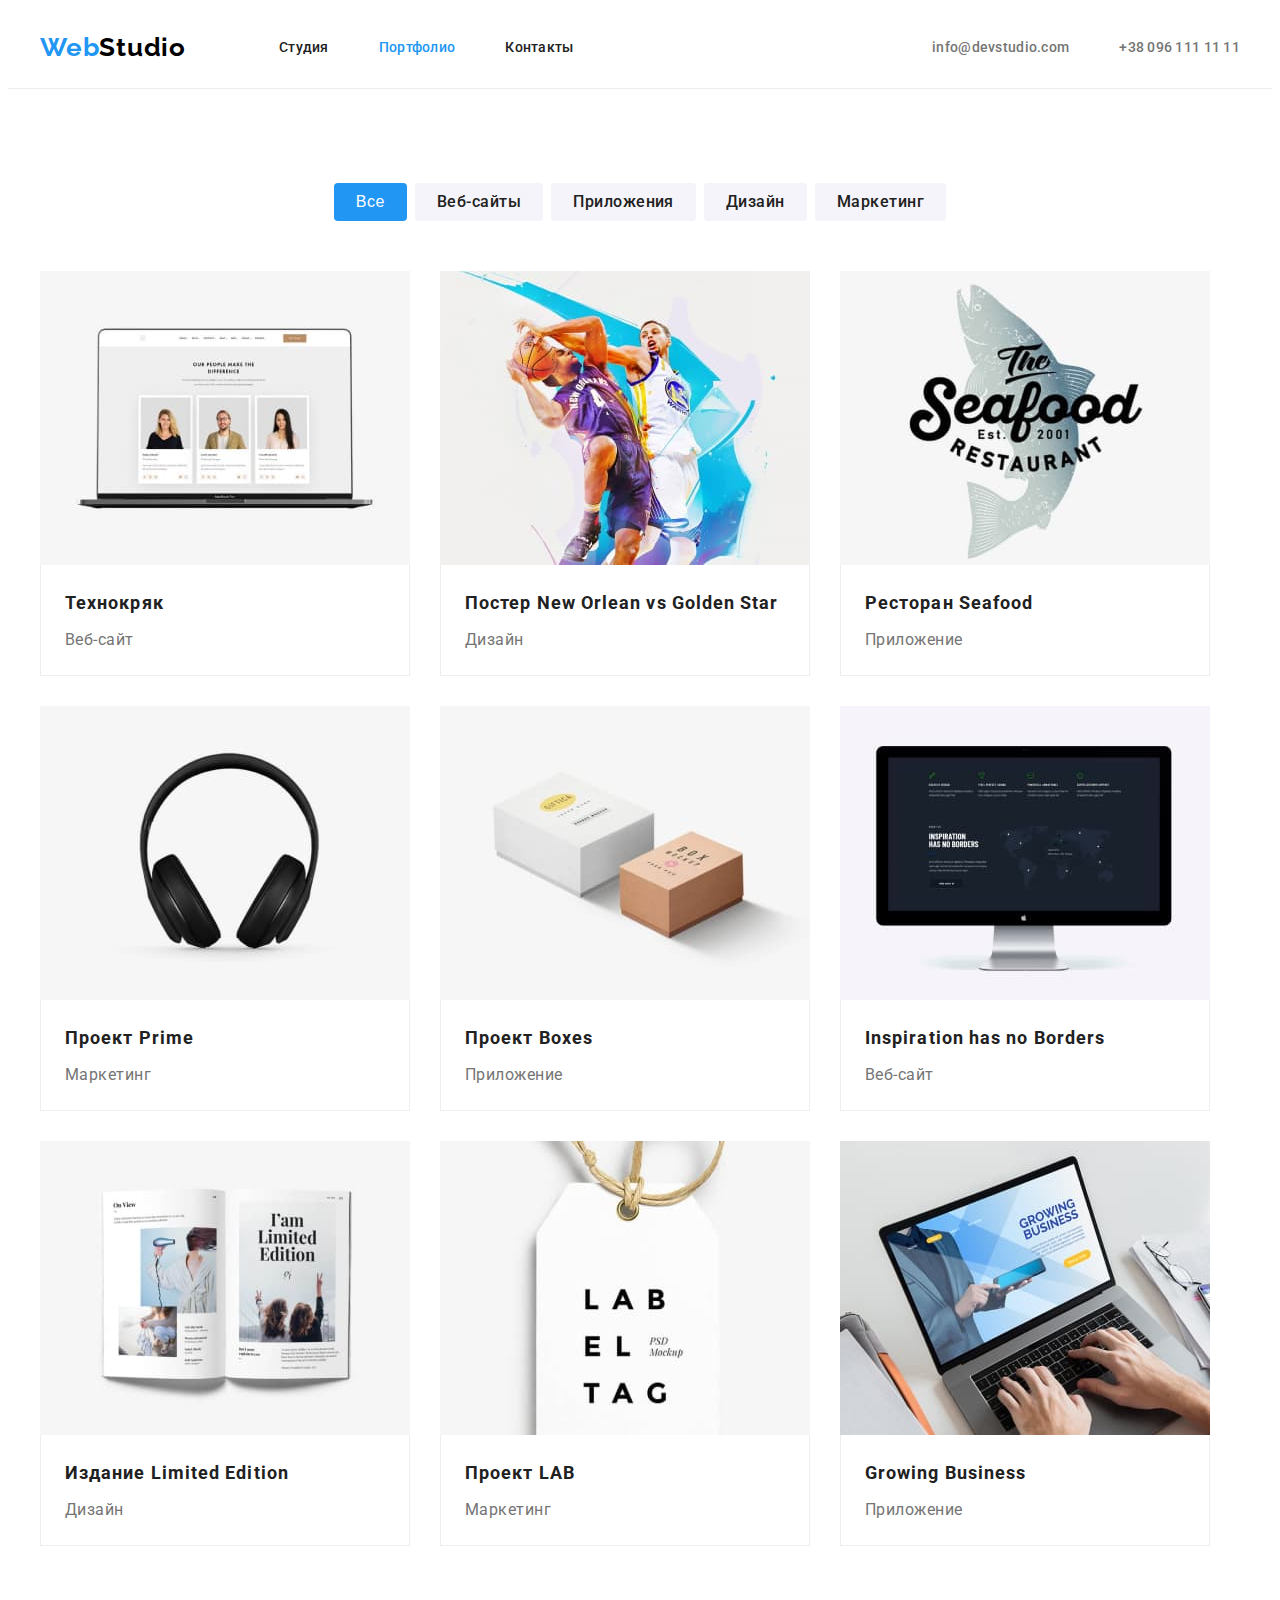
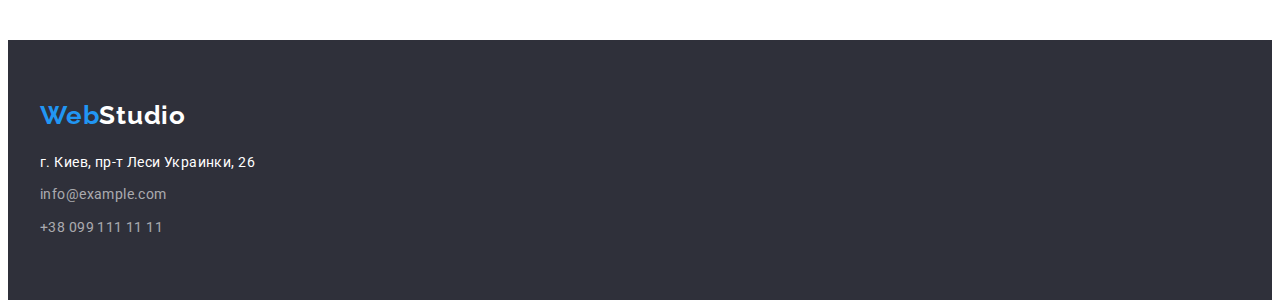
==== portfolio.html @ 68ea5a05 "ДЗ-4-начало" ====
<!DOCTYPE html>
<html lang="ru">

<head>
    <meta charset="UTF-8">
    <meta http-equiv="X-UA-Compatible" content="IE=edge">
    <meta name="viewport" content="width=device-width, initial-scale=1.0">
    <title>Студия</title>
    <link href="https://fonts.googleapis.com/css2?family=Raleway:wght@700&family=Roboto:wght@400;500;700;900&display=swap"
            rel="stylesheet">
    <link rel="stylesheet" href="https://cdnjs.cloudflare.com/ajax/libs/modern-normalize/1.1.0/modern-normalize.min.css"
        integrity="sha512-wpPYUAdjBVSE4KJnH1VR1HeZfpl1ub8YT/NKx4PuQ5NmX2tKuGu6U/JRp5y+Y8XG2tV+wKQpNHVUX03MfMFn9Q=="
        crossorigin="anonymous" referrerpolicy="no-referrer"/>
    <link rel="stylesheet" href="./css/styles.css">
</head>

<body>
    <header class="header">
        <div class="container">
            <div class="header-section">
                <nav class="main-nav">
                    <a href="/" class="logo"><span class="accent-color">Web</span>Studio</a>
                    <ul class="site-nav list">
                        <li class="site-nav-item"><a class="site-nav-link" href="./index.html">Студия</a></li>
                        <li class="site-nav-item"><a class="site-nav-link current" href="/">Портфолио</a></li>
                        <li class="site-nav-item"><a class="site-nav-link" href="/">Контакты</a></li>
                    </ul>
                </nav>
                <ul class="address-nav list">
                    <li class="address-nav-item"><a class="address-nav-link"
                            href="mailto:info@devstudio.com/">info@devstudio.com</a>
                    </li>
                    <li class="address-nav-item"><a class="address-nav-link" href="tel:+380961111111">+38 096 111 11 11</a></li>
                </ul>
            </div>
        </div>
    </header>

    <main>
        <section class="section">
            <div class="container">
                <h1 class="section-title visually-hidden">Наши проекты</h1>
                <ul class="filter-button-list list">
                    <li class="filter-button-item"><button type="button" class="filter-button">Все</button></li>
                    <li class="filter-button-item"><button type="button" class="filter-button-off">Веб-сайты</button></li>
                    <li class="filter-button-item"><button type="button" class="filter-button-off">Приложения</button></li>
                    <li class="filter-button-item"><button type="button" class="filter-button-off">Дизайн</button></li>
                    <li class="filter-button-item"><button type="button" class="filter-button-off">Маркетинг</button></li>
                </ul>
                <ul class="project-list list">
                    <li class="project-item">
                        <img class="project-image" src="./images/tehnokryak-1.jpg" alt="Открытый ноутбук с загруженным сайтом" width="370">
                        <div class="project-info">
                            <h2 class="project-name">Технокряк</h2>
                            <p class="project-about">Веб-сайт</p>
                        </div>
                    </li>
                    <li class="project-item">
                        <img class="project-image" src="./images/new-orlean-1.jpg" alt="Постер баскетбольных команд Нью Орлеан и Голден стар" width="370">
                        <div class="project-info">
                            <h2 class="project-name">Постер New Orlean vs Golden Star</h2>
                            <p class="project-about">Дизайн</p>
                        </div>
                    </li>
                    <li class="project-item">
                        <img class="project-image" src="./images/seafood-1.jpg" alt="Логотип ресторана Си фуд" width="370">
                        <div class="project-info">
                            <h2 class="project-name">Ресторан Seafood</h2>
                            <p class="project-about">Приложение</p>
                        </div>
                    </li>
                    <li class="project-item">
                        <img class="project-image" src="./images/prime-1.jpg" alt="Наушники" width="370">
                        <div class="project-info">
                            <h2 class="project-name">Проект Prime</h2>
                            <p class="project-about">Маркетинг</p>
                        </div>
                    </li>
                    <li class="project-item">
                        <img class="project-image" src="./images/boxes-1.jpg" alt="Две коробки, расположенные рядом" width="370">
                        <div class="project-info">
                            <h2 class="project-name">Проект Boxes</h2>
                            <p class="project-about">Приложение</p>
                        </div>
                    </li>
                    <li class="project-item">
                        <img class="project-image" src="./images/inspiration-1.jpg" alt="Монитор компьютера" width="370">
                        <div class="project-info">
                            <h2 class="project-name">Inspiration has no Borders</h2>
                            <p class="project-about">Веб-сайт</p>
                        </div>
                    </li>
                    <li class="project-item">
                        <img class="project-image" src="./images/limited-edition-1.jpg" alt="Раскрытая книга" width="370">
                        <div class="project-info">
                            <h2 class="project-name">Издание Limited Edition</h2>
                            <p class="project-about">Дизайн</p>
                        </div>
                    </li>
                    <li class="project-item">
                        <img class="project-image" src="./images/lab-1.jpg" alt="Бирка с надписью" width="370">
                        <div class="project-info">
                            <h2 class="project-name">Проект LAB</h2>
                            <p class="project-about">Маркетинг</p>
                        </div>
                    </li>
                    <li class="project-item">
                        <img class="project-image" src="./images/growing-business-1.jpg" alt="Открытый ноутбук, мужчина работает на ноутбуке" width="370">
                        <div class="project-info">
                            <h2 class="project-name">Growing Business</h2>
                            <p class="project-about">Приложение</p>
                        </div>
                    </li>
                </ul>
            </div>
        </section>
    </main>

    <footer class="section footer-section">
        <div class="container">
            <a class="footer-logo" href="/"><span class="accent-color">Web</span>Studio</a>
            <address>
                <ul class="footer">
                    <li class="footer-item"><a class="footer-address"
                            href="https://www.google.com/search?q=%D0%B3.+%D0%9A%D0%B8%D0%B5%D0%B2%2C+%D0%BF%D1%80-%D1%82+%D0%9B%D0%B5%D1%81%D0%B8+%D0%A3%D0%BA%D1%80%D0%B0%D0%B8%D0%BD%D0%BA%D0%B8%2C+26&rlz=1C1IXYC_ruUA980UA980&oq=%D0%B3.+%D0%9A%D0%B8%D0%B5%D0%B2%2C+%D0%BF%D1%80-%D1%82+%D0%9B%D0%B5%D1%81%D0%B8+%D0%A3%D0%BA%D1%80%D0%B0%D0%B8%D0%BD%D0%BA%D0%B8%2C+26&aqs=chrome..69i57j0i512.1226j0j7&sourceid=chrome&ie=UTF-8#">г.
                            Киев, пр-т Леси Украинки, 26</a></li>
                    <li class="footer-item"><a class="footer-mail" href="mailto:info@example.com">info@example.com</a></li>
                    <li class="footer-item"><a class="footer-tel" href="tel:+380991111111">+38 099 111 11 11</a></li>
                </ul>
            </address>
        </div>
    </footer>

</body>

</html>
---- css/styles.css ----
/* цвет основного текста для абзацев #757575 */
/* цвет для заголовков #212121 */
/* белый #FFFFFF */
/* черный в лого #000000 */
/* цвет акцента голубой #2196F3 */
/* ссылки в футере #FFFFFF с прозрачностью 60% */

/* цвет фона Герой #2F303A */
/* цвет фона Наша команда #F5F4FA */
/* цвет фона футера #2F303A */

:root {
  --primary-text-color: #757575;
  --title-text-color: #212121;
  --primary-white-color: #ffffff;
  --accent-color: #2196f3;
  --hero-background-color: #2f303a;
  --grey-background-color: #f5f4fa;
  --border: 1px solid #eeeeee;
}

body {
  background-color: var(--primary-white-color);
  color: var(--primary-text-color);
  font-family: Roboto, sans-serif;
}

a {
  text-decoration: none;
}

ul {
  padding: 0;
  margin: 0;
  list-style: none;
}

h1,
h2,
h3,
h4,
h5,
h6,
p {
  margin: 0;
}

.container {
  width: 1200px;
  margin-left: auto;
  margin-right: auto;
  padding-left: 15px;
  padding-right: 15px;
}

.section {
  padding-top: 94px;
  padding-bottom: 94px;
}

nav {
  display: flex;
  align-items: center;
}

.section-title {
  color: var(--title-text-color);
  font-weight: 700;
  font-size: 36px;
  line-height: 1.17;
  text-align: center;
  letter-spacing: 0.03em;
}

/* Логотип */
.logo {
  padding-top: 24px;
  padding-bottom: 25px;
  margin-right: 93px;
  font-family: Raleway, sans-serif;
  font-weight: 700;
  font-size: 26px;
  line-height: 1.19;
  letter-spacing: 0.03em;
  color: #000000;
  text-decoration: none;
}
.accent-color {
  color: var(--accent-color);
}

/* Навигация по сайту, Контактные данные */

.header-section,
.main-nav,
.site-nav {
  display: flex;
  align-items: center;
}

.site-nav .site-nav-item + .site-nav-item {
  margin-left: 50px;
}

.address-nav .address-nav-item + .address-nav-item {
  margin-left: 50px;
}

.address-nav-link {
  display: flex;
  align-items: center;
  flex-direction: row-reverse;
}

.icon {
  margin-right: 10px;
}

.site-nav-link {
  display: block;

  color: var(--title-text-color);
}

.current {
  color: var(--accent-color);
  font-weight: 500;
  font-size: 14px;
  line-height: 16px;
  letter-spacing: 0.02em;
}

.address-nav {
  display: flex;
  margin-left: auto;
}

.address-nav-link {
  color: var(--primary-text-color);
}

.site-nav-link,
.address-nav-link {
  padding-top: 32px;
  padding-bottom: 32px;

  font-weight: 500;
  font-size: 14px;
  line-height: 1.14;
  letter-spacing: 0.02em;
}

.site-nav-link:hover,
.site-nav-link:focus,
.address-nav-link:hover,
.address-nav-link:focus,
.footer-address:hover,
.footer-address:focus,
.footer-mail:hover,
.footer-mail:focus,
.footer-tel:hover,
.footer-tel:focus {
  color: var(--accent-color);
}

.address-nav-link:hover .icon,
.address-nav-link:focus .icon {
  fill: var(--accent-color);
}

.header {
  border-bottom: 1px solid #ececec;
}

/* Герой */

.hero {
  padding: 200px 0;
  max-width: 1600px;
  margin-left: auto;
  margin-right: auto;
  align-items: center;
  text-align: center;
  background-color: var(--hero-background-color);
}

.overlay {
  height: 600px;
  max-width: 1600px;
  margin-left: auto;
  margin-right: auto;
  background-size: cover;
  background-repeat: no-repeat;
  background-position: center;
  background-image: linear-gradient(to bottom, rgba(47, 48, 58, 0.5), rgba(47, 48, 58, 0.3)),
    url(../images/hero-1.jpg);
  background-color: #c4c4c4;
}

.hero-title {
  margin-bottom: 30px;
  color: var(--primary-white-color);
  text-align: center;
  font-weight: 900;
  font-size: 44px;
  line-height: 1.36;
  letter-spacing: 0.06em;
  text-transform: uppercase;
}
.hero-button {
  width: 200px;
  color: var(--primary-white-color);
  background: var(--accent-color);
  font-family: inherit;
  font-weight: 700;
  font-size: 16px;
  line-height: 1.87;
  align-items: center;
  text-align: center;
  letter-spacing: 0.06em;
  cursor: pointer;
  border-radius: 4px;
  box-shadow: 0px 4px 4px rgba(0, 0, 0, 0.15);
}

/* Наши преимущества */
.visually-hidden {
  position: absolute;
  width: 1px;
  height: 1px;
  margin: -1px;
  padding: 0;
  overflow: hidden;
  border: 0;
  clip: rect(0 0 0 0);
}

.advantages-title {
  margin-bottom: 10px;
  color: var(--title-text-color);
  font-weight: 700;
  font-size: 14px;
  line-height: 1.14;
  letter-spacing: 0.03em;
  text-transform: uppercase;
}

.advantages {
  display: flex;
  font-size: 14px;
  line-height: 1.71;
  letter-spacing: 0.03em;
}

.advantages-item,
.advantages-bg-icon {
  width: 270px;
}

.advantages-bg-icon {
  background-color: var(--grey-background-color);
  border-radius: 4px;
  margin-bottom: 30px;
}

.advantages-icon {
  display: flex;
  justify-content: center;
}

.advantages-description {
  color: var(--primary-text-color);
  font-size: 14px;
  line-height: 1.71;
  letter-spacing: 0.03em;
}

.advantages .advantages-item + .advantages-item {
  margin-left: 30px;
}

/* Чем мы занимаемся */
.we-do-section {
  padding-top: 0%;
}

.we-do-section-title {
  margin-bottom: 50px;
}

.we-do-list {
  display: flex;
}

.we-do-list .we-do-item + .we-do-item {
  margin-left: 30px;
}

.img {
  display: block;
  max-width: 100%;
  height: auto;
}

/* Наша команда */
.team-section {
  background: var(--grey-background-color);
}

.team-section-title {
  margin-bottom: 50px;
}

.team-list {
  display: flex;
  width: calc(100% - 90px) / 4;
}

.team-list .team-card + .team-card {
  margin-left: 30px;
}

.team-card {
  box-shadow: 0px 1px 3px rgba(0, 0, 0, 0.12), 0px 1px 1px rgba(0, 0, 0, 0.14),
    0px 2px 1px rgba(0, 0, 0, 0.2);
  border-radius: 0px 0px 4px 4px;
}

.team-about {
  padding-top: 30px;
  padding-bottom: 30px;
  text-align: center;
}

.team-list-title {
  color: var(--title-text-color);
  font-weight: 500;
}

.team-role {
  margin-top: 10px;
}

.team-list-title,
.team-role {
  font-size: 16px;
  line-height: 1.19;
  letter-spacing: 0.03em;
}

.team-image {
  display: block;
}

/* Footer */
.footer-section {
  background: #2f303a;
  padding-top: 60px;
  padding-bottom: 60px;
}

.footer-logo {
  color: var(--primary-white-color);

  font-family: Raleway;
  font-weight: 700;
  font-size: 26px;
  line-height: 1.19;
  letter-spacing: 0.03em;
}

.footer {
  margin-top: 20px;
}

.footer-item:not(:last-child) {
  margin-bottom: 9px;
}

.footer-address {
  color: var(--primary-white-color);
}

.footer-mail,
.footer-tel {
  color: rgba(255, 255, 255, 0.6);
}

.footer-address,
.footer-mail,
.footer-tel {
  font-size: 14px;
  line-height: 1.71;
  letter-spacing: 0.03em;
  font-style: normal;
}

/* ПОРТФОЛИО */

/* Buttons */

.filter-button-list {
  display: flex;
  justify-content: center;
  margin-bottom: 50px;
}
.filter-button-item {
  border-radius: 4px;
  background: var(--grey-background-color);
}

.filter-button-list .filter-button-item + .filter-button-item {
  margin-left: 8px;
}
.filter-button {
  padding: 6px 22px;
  border: transparent;
  border-radius: 4px;
  background: var(--grey-background-color);
  color: var(--primary-white-color);
  background: var(--accent-color);
}

.filter-button-off {
  padding: 6px 22px;
  border: transparent;
  border-radius: 4px;
  background: var(--grey-background-color);
  color: var(--title-text-color);
  font-family: inherit;
}

.filter-button,
.filter-button-off {
  font-weight: 500;
  font-size: 16px;
  line-height: 1.62;
  text-align: center;
  letter-spacing: 0.03em;
  cursor: pointer;
}

/* Список проектов */

.project {
  padding-top: 94px;
  padding-bottom: 94px;
}

.project-list {
  display: flex;
  flex-wrap: wrap;
}

.project-item {
  box-sizing: border-box;
  width: 370px;
  background: var(--primary-white-color);
}
.project-list > .project-item {
  margin-right: 30px;
  margin-bottom: 30px;
  flex-basis: calc(100% / 3 - 60px);
}

.project-item:nth-child(3n) {
  margin-right: 0px;
}

.project-item:nth-last-child(-n + 3) {
  margin-bottom: 0px;
}

.project-info {
  padding: 20px 24px;
  border-right: var(--border);
  border-bottom: var(--border);
  border-left: var(--border);
}

.project-name {
  margin-bottom: 4px;
  color: var(--title-text-color);
  font-weight: 700;
  font-size: 18px;
  line-height: 2;
  letter-spacing: 0.06em;
}

.project-about {
  color: var(--primary-text-color);
  font-size: 16px;
  line-height: 1.87;
  letter-spacing: 0.03em;
}

.project-image {
  box-sizing: border-box;
  display: block;
}

/* Buttons - состояния */
.hero-button:hover,
.hero-button:focus {
  color: var(--primary-white-color);
  background: #0385f0;
}

.filter-button-off:hover,
.filter-button-off:focus {
  color: var(--primary-white-color);
  background: var(--accent-color);
}
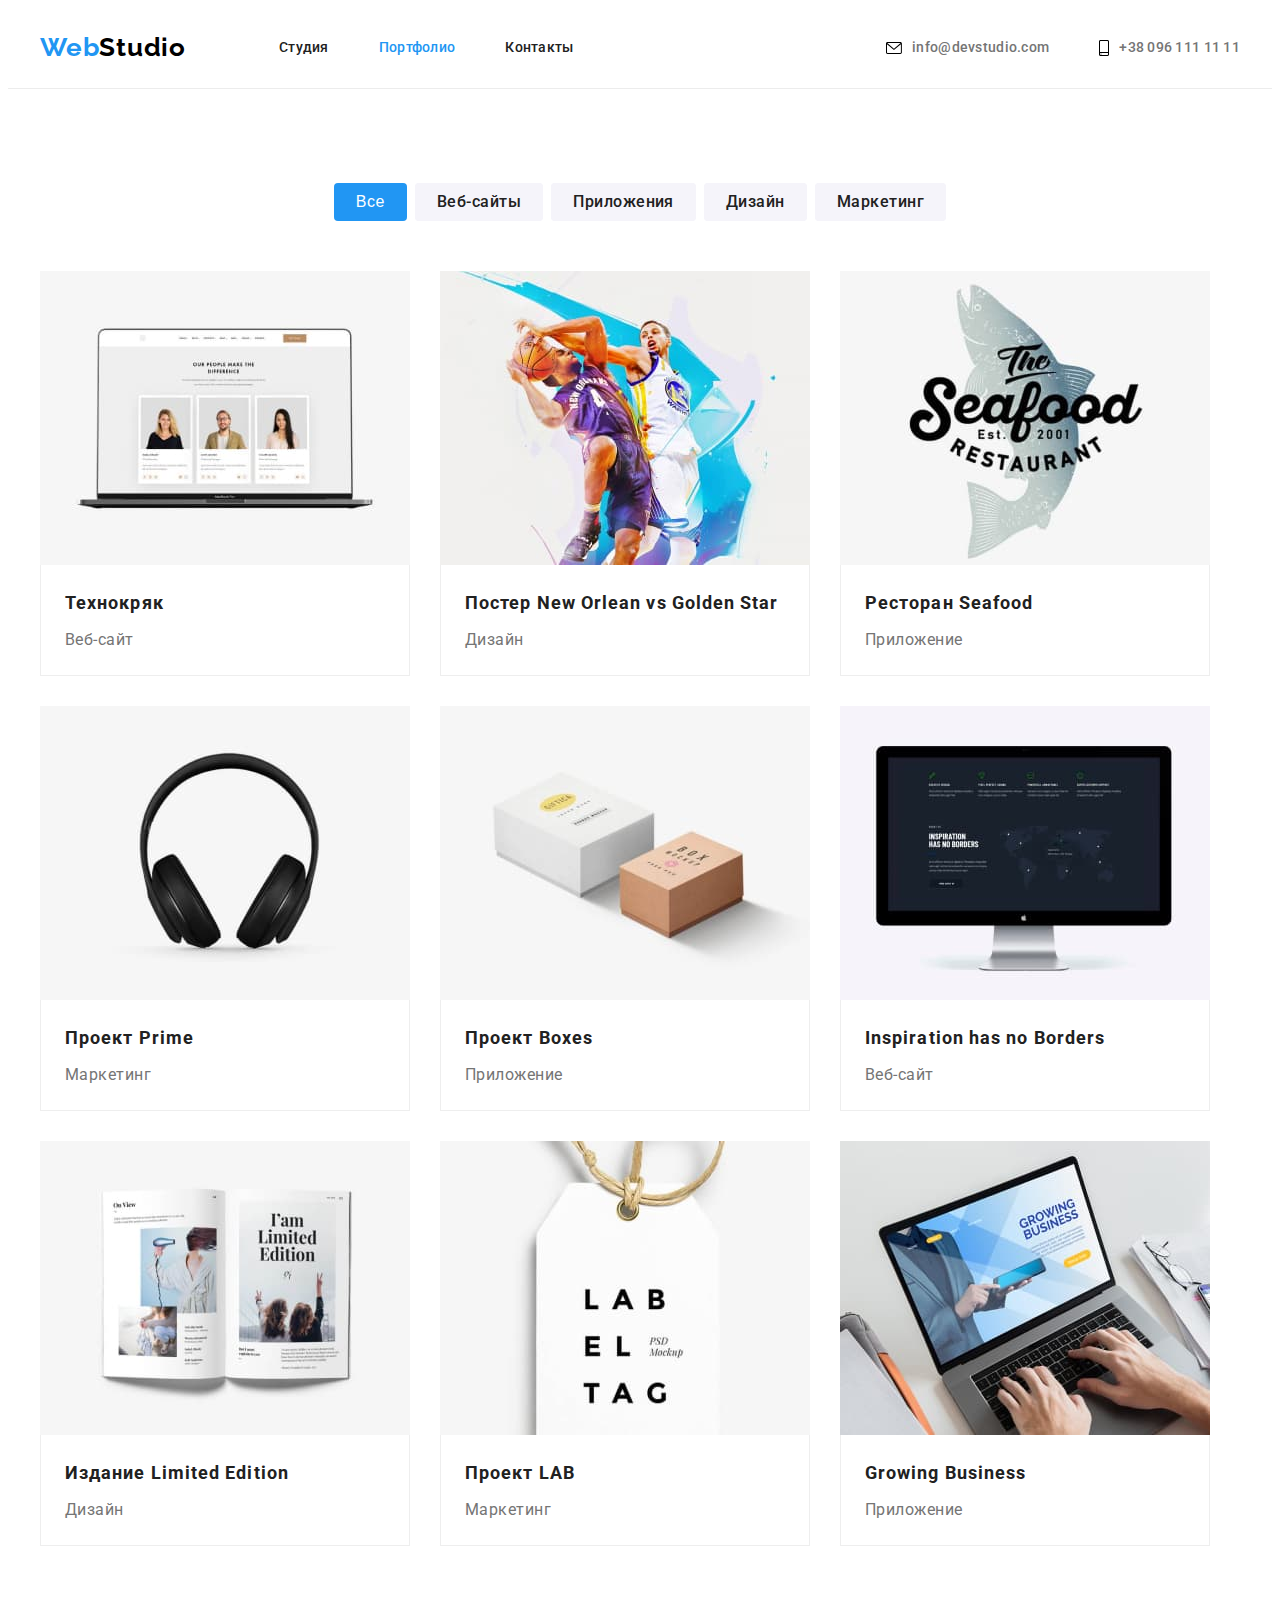
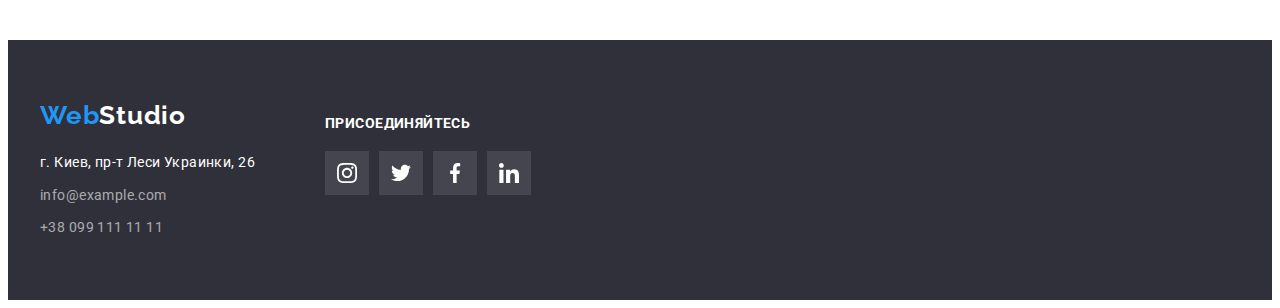
==== commit 79728a41: "ДЗ-4" ====
--- a/portfolio.html
+++ b/portfolio.html
@@ -20,17 +20,27 @@
             <div class="header-section">
                 <nav class="main-nav">
                     <a href="/" class="logo"><span class="accent-color">Web</span>Studio</a>
-                    <ul class="site-nav list">
+                    <ul class="site-nav">
                         <li class="site-nav-item"><a class="site-nav-link" href="./index.html">Студия</a></li>
                         <li class="site-nav-item"><a class="site-nav-link current" href="/">Портфолио</a></li>
                         <li class="site-nav-item"><a class="site-nav-link" href="/">Контакты</a></li>
                     </ul>
                 </nav>
-                <ul class="address-nav list">
-                    <li class="address-nav-item"><a class="address-nav-link"
-                            href="mailto:info@devstudio.com/">info@devstudio.com</a>
+                <ul class="address-nav">
+                    <li class="address-nav-item">
+                        <a class="address-nav-link" href="mailto:info@devstudio.com/">info@devstudio.com
+                            <svg class="icon" width=16 height=12>
+                                <use href="./images/icons.svg#icon-e-mail-1"></use>
+                            </svg>
+                        </a>
                     </li>
-                    <li class="address-nav-item"><a class="address-nav-link" href="tel:+380961111111">+38 096 111 11 11</a></li>
+                    <li class="address-nav-item">
+                        <a class="address-nav-link" href="tel:+380961111111">+38 096 111 11 11
+                            <svg class="icon" width=10 height=16>
+                                <use href="./images/icons.svg#icon-smartphone-1"></use>
+                            </svg>
+                        </a>
+                    </li>
                 </ul>
             </div>
         </div>
@@ -117,20 +127,47 @@
     </main>
 
     <footer class="section footer-section">
-        <div class="container">
-            <a class="footer-logo" href="/"><span class="accent-color">Web</span>Studio</a>
-            <address>
-                <ul class="footer">
-                    <li class="footer-item"><a class="footer-address"
-                            href="https://www.google.com/search?q=%D0%B3.+%D0%9A%D0%B8%D0%B5%D0%B2%2C+%D0%BF%D1%80-%D1%82+%D0%9B%D0%B5%D1%81%D0%B8+%D0%A3%D0%BA%D1%80%D0%B0%D0%B8%D0%BD%D0%BA%D0%B8%2C+26&rlz=1C1IXYC_ruUA980UA980&oq=%D0%B3.+%D0%9A%D0%B8%D0%B5%D0%B2%2C+%D0%BF%D1%80-%D1%82+%D0%9B%D0%B5%D1%81%D0%B8+%D0%A3%D0%BA%D1%80%D0%B0%D0%B8%D0%BD%D0%BA%D0%B8%2C+26&aqs=chrome..69i57j0i512.1226j0j7&sourceid=chrome&ie=UTF-8#">г.
-                            Киев, пр-т Леси Украинки, 26</a></li>
-                    <li class="footer-item"><a class="footer-mail" href="mailto:info@example.com">info@example.com</a></li>
-                    <li class="footer-item"><a class="footer-tel" href="tel:+380991111111">+38 099 111 11 11</a></li>
+        <div class="footer-container container">
+            <div>
+                <a class="footer-logo" href="/"><span class="accent-color">Web</span>Studio</a>
+                <address>
+                    <ul class="footer">
+                        <li class="footer-item"><a class="footer-address"
+                                href="https://www.google.com/search?q=%D0%B3.+%D0%9A%D0%B8%D0%B5%D0%B2%2C+%D0%BF%D1%80-%D1%82+%D0%9B%D0%B5%D1%81%D0%B8+%D0%A3%D0%BA%D1%80%D0%B0%D0%B8%D0%BD%D0%BA%D0%B8%2C+26&rlz=1C1IXYC_ruUA980UA980&oq=%D0%B3.+%D0%9A%D0%B8%D0%B5%D0%B2%2C+%D0%BF%D1%80-%D1%82+%D0%9B%D0%B5%D1%81%D0%B8+%D0%A3%D0%BA%D1%80%D0%B0%D0%B8%D0%BD%D0%BA%D0%B8%2C+26&aqs=chrome..69i57j0i512.1226j0j7&sourceid=chrome&ie=UTF-8#">г.
+                                Киев, пр-т Леси Украинки, 26</a></li>
+                        <li class="footer-item"><a class="footer-mail" href="mailto:info@example.com">info@example.com</a>
+                        </li>
+                        <li class="footer-item"><a class="footer-tel" href="tel:+380991111111">+38 099 111 11 11</a></li>
+                    </ul>
+                </address>
+            </div>
+            <div class="footer-networks-section">
+                <h3 class="footer-networks-title">ПРИСОЕДИНЯЙТЕСЬ</h3>
+                <ul class="footer-social-networks-list">
+                    <li class="footer-link link">
+                        <svg class="footer-social-networks-icon" width=20 height=20>
+                            <use href="./images/icons.svg#icon-instagram-1"></use>
+                        </svg>
+                    </li>
+                    <li class="footer-link link">
+                        <svg class="footer-social-networks-icon" width=20 height=20>
+                            <use href="./images/icons.svg#icon-twitter-1"></use>
+                        </svg>
+                    </li>
+                    <li class="footer-link link">
+                        <svg class="footer-social-networks-icon" width=20 height=20>
+                            <use href="./images/icons.svg#icon-facebook-1"></use>
+                        </svg>
+                    </li>
+                    <li class="footer-link link">
+                        <svg class="footer-social-networks-icon" width=20 height=20>
+                            <use href="./images/icons.svg#icon-linkedin-1"></use>
+                        </svg>
+                    </li>
                 </ul>
-            </address>
+            </div>
         </div>
     </footer>
-
 </body>
 
 </html>--- a/css/styles.css
+++ b/css/styles.css
@@ -17,6 +17,8 @@
   --hero-background-color: #2f303a;
   --grey-background-color: #f5f4fa;
   --border: 1px solid #eeeeee;
+  --icon: #afb1b8;
+  --clients-logo: #afb1b8;
 }
 
 body {
@@ -56,6 +58,9 @@
 .section {
   padding-top: 94px;
   padding-bottom: 94px;
+  max-width: 1600px;
+  margin-left: auto;
+  margin-right: auto;
 }
 
 nav {
@@ -255,17 +260,19 @@
 .advantages-item,
 .advantages-bg-icon {
   width: 270px;
+  margin-left: auto;
+  margin-right: auto;
 }
 
 .advantages-bg-icon {
+  display: flex;
+  justify-content: center;
+  align-items: center;
   background-color: var(--grey-background-color);
   border-radius: 4px;
   margin-bottom: 30px;
-}
-
-.advantages-icon {
-  display: flex;
-  justify-content: center;
+  padding-top: 25px;
+  padding-bottom: 25px;
 }
 
 .advantages-description {
@@ -327,9 +334,8 @@
 }
 
 .team-about {
+  text-align: center;
   padding-top: 30px;
-  padding-bottom: 30px;
-  text-align: center;
 }
 
 .team-list-title {
@@ -351,12 +357,122 @@
 .team-image {
   display: block;
 }
+.social-networks-list {
+  width: 206px;
+  display: flex;
+  justify-content: center;
+  align-items: center;
+  margin-left: auto;
+  margin-right: auto;
+  margin-top: 16px;
+  margin-bottom: 30px;
+}
+
+.social-networks-link {
+  display: flex;
+  justify-content: center;
+  align-items: center;
+  margin-left: auto;
+  margin-right: auto;
+  border-radius: 50%;
+  color: var(--icon);
+  cursor: pointer;
+}
+
+.link {
+  display: flex;
+  justify-content: center;
+  align-items: center;
+  width: 44px;
+  height: 44px;
+}
+
+.social-networks-icon {
+  fill: var(--icon);
+}
+
+.social-networks-link:hover .social-networks-icon,
+.social-networks-link:focus .social-networks-icon {
+  background-color: var(--accent-color);
+  fill: var(--primary-white-color);
+}
+
+/* Постоянные клиенты */
+.clients-section {
+  margin-bottom: 50px;
+}
+
+.clients-icon {
+  fill: var(--clients-logo);
+}
+
+.clients-list {
+  display: flex;
+  align-items: center;
+}
+
+.clients-list .clients-box + .clients-box {
+  margin-left: 30px;
+}
+
+.clients-box {
+  display: flex;
+  justify-content: center;
+  align-items: center;
+  width: 170px;
+  margin-left: auto;
+  margin-right: auto;
+  border: 1px solid var(--clients-logo);
+  box-sizing: border-box;
+  border-radius: 4px;
+  padding: 16px 32px;
+  cursor: pointer;
+}
+
+.clients-box:hover,
+.clients-box:focus {
+  border-color: var(--accent-color);
+}
+
+.clients-link:hover .clients-icon,
+.clients-link:focus .clients-icon {
+  fill: var(--accent-color);
+  border-color: var(--accent-color);
+}
 
 /* Footer */
+.footer-container {
+  display: flex;
+  align-items: center;
+}
+
+.footer-networks-section {
+  margin-left: 70px;
+}
+
+.footer-social-networks-list {
+  width: 206px;
+  display: flex;
+  justify-content: space-between;
+  align-items: center;
+  margin-left: auto;
+  margin-right: auto;
+  margin-bottom: 30px;
+}
+
+.footer-social-networks-link {
+  display: flex;
+  justify-content: center;
+  align-items: center;
+  margin-left: auto;
+  margin-right: auto;
+}
+
 .footer-section {
-  background: #2f303a;
+  background: var(--hero-background-color);
   padding-top: 60px;
   padding-bottom: 60px;
+  align-items: baseline;
 }
 
 .footer-logo {
@@ -393,6 +509,35 @@
   line-height: 1.71;
   letter-spacing: 0.03em;
   font-style: normal;
+}
+
+.footer-networks-section {
+  width: 206px;
+}
+
+.footer-networks-title {
+  font-family: Roboto;
+  font-weight: 700;
+  font-size: 14px;
+  line-height: 16px;
+  letter-spacing: 0.03em;
+  text-transform: uppercase;
+  color: var(--primary-white-color);
+  margin-bottom: 20px;
+}
+
+.footer-link {
+  background-color: rgba(255, 255, 255, 0.1);
+}
+
+.footer-social-networks-icon {
+  fill: var(--primary-white-color);
+}
+
+.footer-link:hover .footer-social-networks-icon,
+.footer-link:focus .footer-social-networks-icon {
+  fill: var(--primary-white-color);
+  background-color: var(--accent-color);
 }
 
 /* ПОРТФОЛИО */
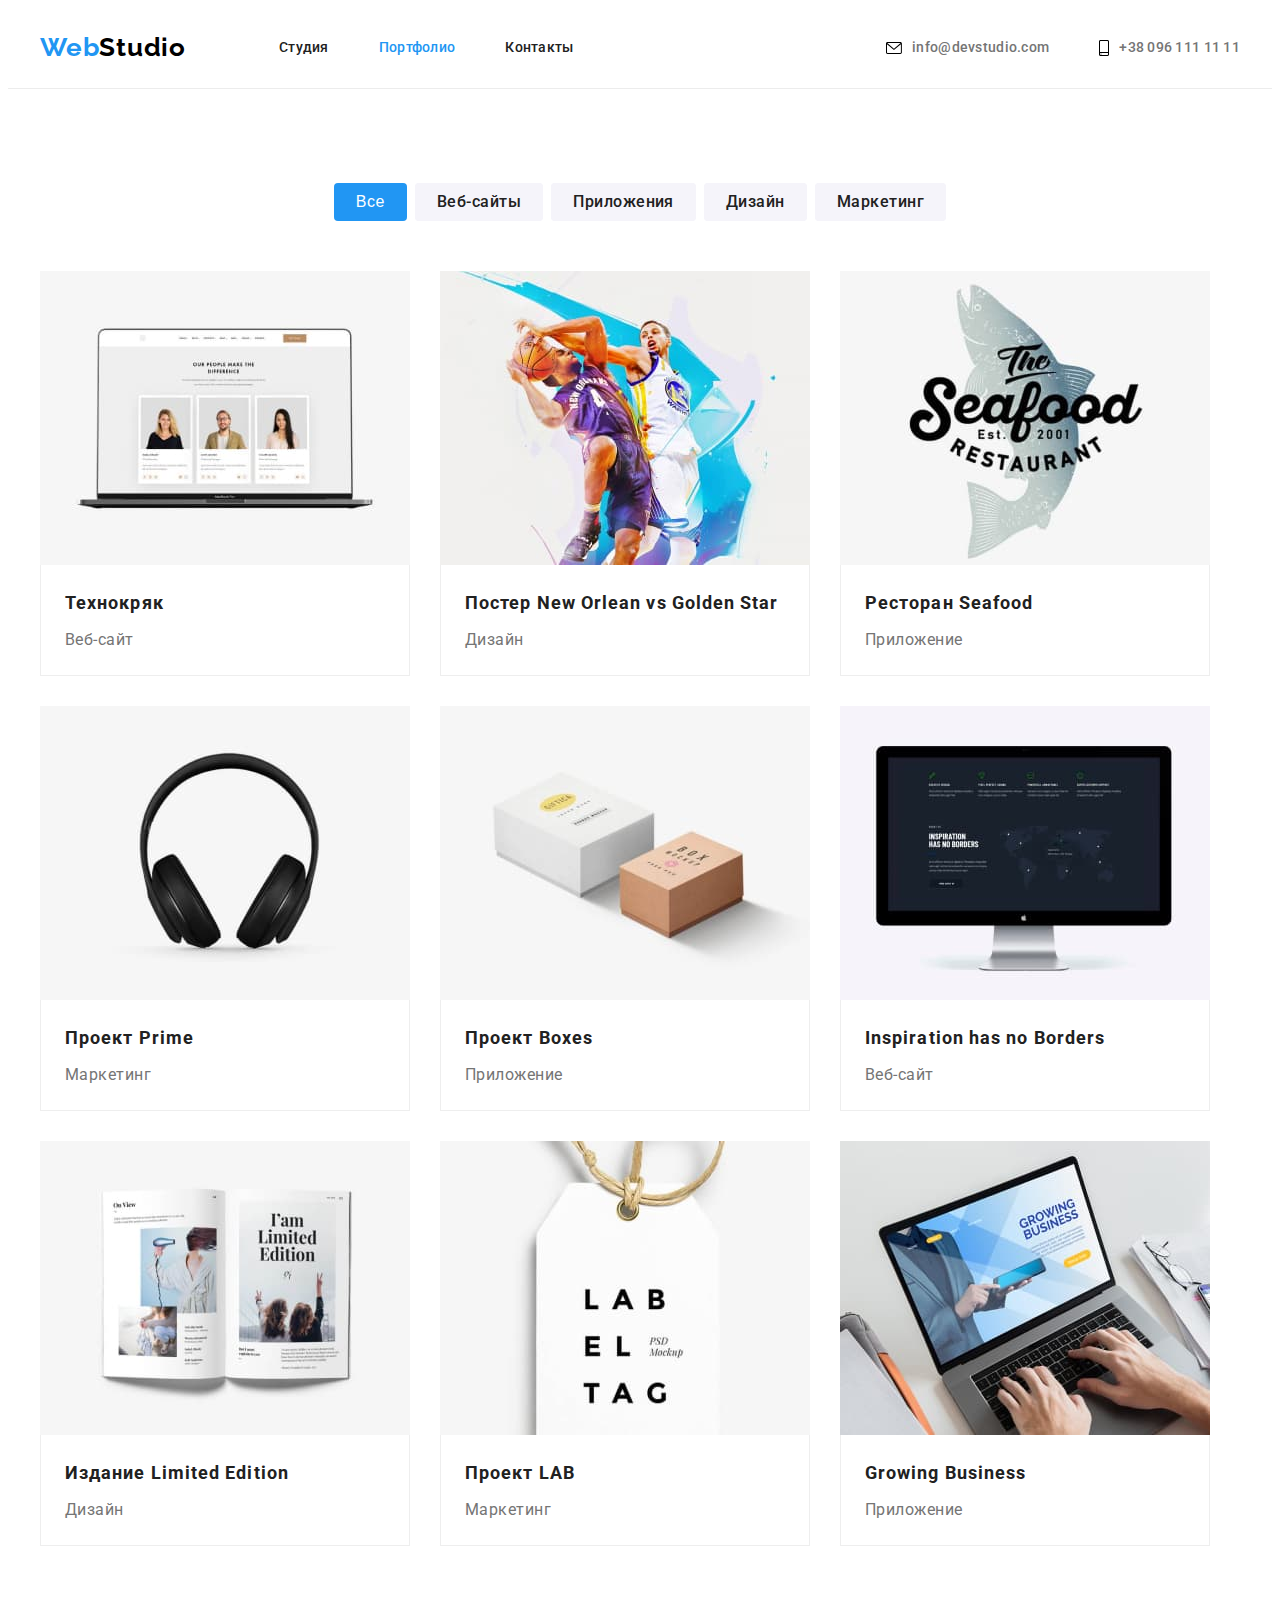
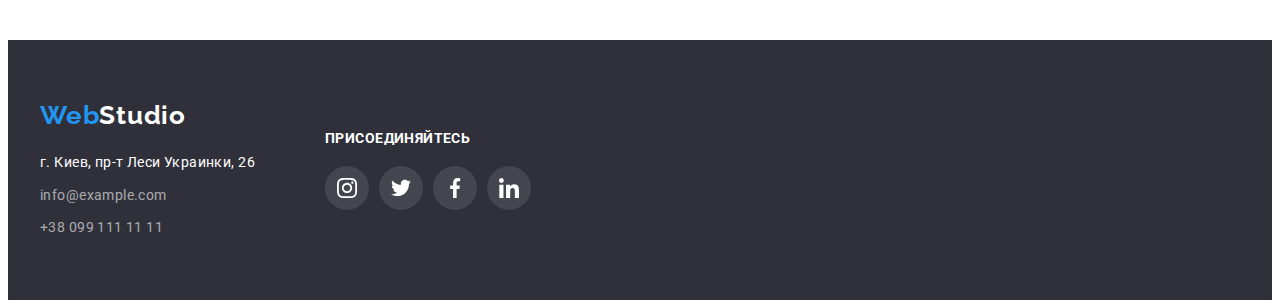
==== commit 805695a1: "ДЗ-4-финал" ====
--- a/portfolio.html
+++ b/portfolio.html
@@ -144,25 +144,33 @@
             <div class="footer-networks-section">
                 <h3 class="footer-networks-title">ПРИСОЕДИНЯЙТЕСЬ</h3>
                 <ul class="footer-social-networks-list">
-                    <li class="footer-link link">
-                        <svg class="footer-social-networks-icon" width=20 height=20>
-                            <use href="./images/icons.svg#icon-instagram-1"></use>
-                        </svg>
+                    <li class="footer-link item">
+                        <a href="#" class="footer-social-networks-link">
+                            <svg class="footer-social-networks-icon" width=20 height=20>
+                                <use href="./images/icons.svg#icon-instagram-1"></use>
+                            </svg>
+                        </a>
                     </li>
-                    <li class="footer-link link">
-                        <svg class="footer-social-networks-icon" width=20 height=20>
-                            <use href="./images/icons.svg#icon-twitter-1"></use>
-                        </svg>
+                    <li class="footer-link item">
+                        <a href="#" class="footer-social-networks-link">
+                            <svg class="footer-social-networks-icon" width=20 height=20>
+                                <use href="./images/icons.svg#icon-twitter-1"></use>
+                            </svg>
+                        </a>
                     </li>
-                    <li class="footer-link link">
-                        <svg class="footer-social-networks-icon" width=20 height=20>
-                            <use href="./images/icons.svg#icon-facebook-1"></use>
-                        </svg>
+                    <li class="footer-link item">
+                        <a href="#" class="footer-social-networks-link">
+                            <svg class="footer-social-networks-icon" width=20 height=20>
+                                <use href="./images/icons.svg#icon-facebook-1"></use>
+                            </svg>
+                        </a>
                     </li>
-                    <li class="footer-link link">
-                        <svg class="footer-social-networks-icon" width=20 height=20>
-                            <use href="./images/icons.svg#icon-linkedin-1"></use>
-                        </svg>
+                    <li class="footer-link item">
+                        <a href="#" class="footer-social-networks-link">
+                            <svg class="footer-social-networks-icon" width=20 height=20>
+                                <use href="./images/icons.svg#icon-linkedin-1"></use>
+                            </svg>
+                        </a>
                     </li>
                 </ul>
             </div>
--- a/css/styles.css
+++ b/css/styles.css
@@ -328,6 +328,7 @@
 }
 
 .team-card {
+  background-color: var(--primary-white-color);
   box-shadow: 0px 1px 3px rgba(0, 0, 0, 0.12), 0px 1px 1px rgba(0, 0, 0, 0.14),
     0px 2px 1px rgba(0, 0, 0, 0.2);
   border-radius: 0px 0px 4px 4px;
@@ -336,6 +337,7 @@
 .team-about {
   text-align: center;
   padding-top: 30px;
+  padding-bottom: 30px;
 }
 
 .team-list-title {
@@ -358,42 +360,42 @@
   display: block;
 }
 .social-networks-list {
-  width: 206px;
   display: flex;
   justify-content: center;
-  align-items: center;
-  margin-left: auto;
-  margin-right: auto;
   margin-top: 16px;
-  margin-bottom: 30px;
-}
-
-.social-networks-link {
+}
+
+.social-networks-item {
+  width: 100%;
+  height: 100%;
   display: flex;
   justify-content: center;
   align-items: center;
-  margin-left: auto;
-  margin-right: auto;
   border-radius: 50%;
   color: var(--icon);
   cursor: pointer;
 }
 
-.link {
-  display: flex;
-  justify-content: center;
-  align-items: center;
+.item {
   width: 44px;
   height: 44px;
 }
 
+.social-networks-list .item + .item {
+  margin-left: 10px;
+}
+
 .social-networks-icon {
   fill: var(--icon);
 }
 
-.social-networks-link:hover .social-networks-icon,
-.social-networks-link:focus .social-networks-icon {
+.social-networks-item:hover,
+.social-networks-item:focus {
   background-color: var(--accent-color);
+}
+
+.social-networks-item:hover .social-networks-icon,
+.social-networks-item:focus .social-networks-icon {
   fill: var(--primary-white-color);
 }
 
@@ -434,10 +436,9 @@
   border-color: var(--accent-color);
 }
 
-.clients-link:hover .clients-icon,
-.clients-link:focus .clients-icon {
+.clients-box:hover .clients-icon,
+.clients-box:focus .clients-icon {
   fill: var(--accent-color);
-  border-color: var(--accent-color);
 }
 
 /* Footer */
@@ -451,21 +452,20 @@
 }
 
 .footer-social-networks-list {
-  width: 206px;
-  display: flex;
-  justify-content: space-between;
-  align-items: center;
-  margin-left: auto;
-  margin-right: auto;
-  margin-bottom: 30px;
+  display: flex;
+  align-items: center;
+  margin-top: 16px;
 }
 
 .footer-social-networks-link {
+  width: 100%;
+  height: 100%;
   display: flex;
   justify-content: center;
   align-items: center;
-  margin-left: auto;
-  margin-right: auto;
+  border-radius: 50%;
+  color: var(--icon);
+  cursor: pointer;
 }
 
 .footer-section {
@@ -528,16 +528,25 @@
 
 .footer-link {
   background-color: rgba(255, 255, 255, 0.1);
+  border-radius: 50%;
 }
 
 .footer-social-networks-icon {
   fill: var(--primary-white-color);
 }
 
-.footer-link:hover .footer-social-networks-icon,
-.footer-link:focus .footer-social-networks-icon {
+.footer-social-networks-list .item + .item {
+  margin-left: 10px;
+}
+
+.footer-social-networks-link:hover,
+.footer-social-networks-link:focus {
+  background-color: var(--accent-color);
+}
+
+.footer-social-networks-link:hover .footer-social-networks-icon,
+.footer-social-networks-link:focus .footer-social-networks-icon {
   fill: var(--primary-white-color);
-  background-color: var(--accent-color);
 }
 
 /* ПОРТФОЛИО */
@@ -584,6 +593,13 @@
   letter-spacing: 0.03em;
   cursor: pointer;
 }
+.filter-button:hover,
+.filter-button:focus,
+.filter-button-off:hover,
+.filter-button-off:focus {
+  box-shadow: 0px 3px 1px rgba(0, 0, 0, 0.1), 0px 1px 2px rgba(0, 0, 0, 0.08),
+    0px 2px 2px rgba(0, 0, 0, 0.12);
+}
 
 /* Список проектов */
 
@@ -602,6 +618,7 @@
   width: 370px;
   background: var(--primary-white-color);
 }
+
 .project-list > .project-item {
   margin-right: 30px;
   margin-bottom: 30px;
@@ -640,8 +657,12 @@
 }
 
 .project-image {
-  box-sizing: border-box;
   display: block;
+}
+
+.project-item:hover {
+  box-shadow: 0px 1px 1px rgba(0, 0, 0, 0.12), 0px 4px 4px rgba(0, 0, 0, 0.06),
+    1px 4px 6px rgba(0, 0, 0, 0.16);
 }
 
 /* Buttons - состояния */
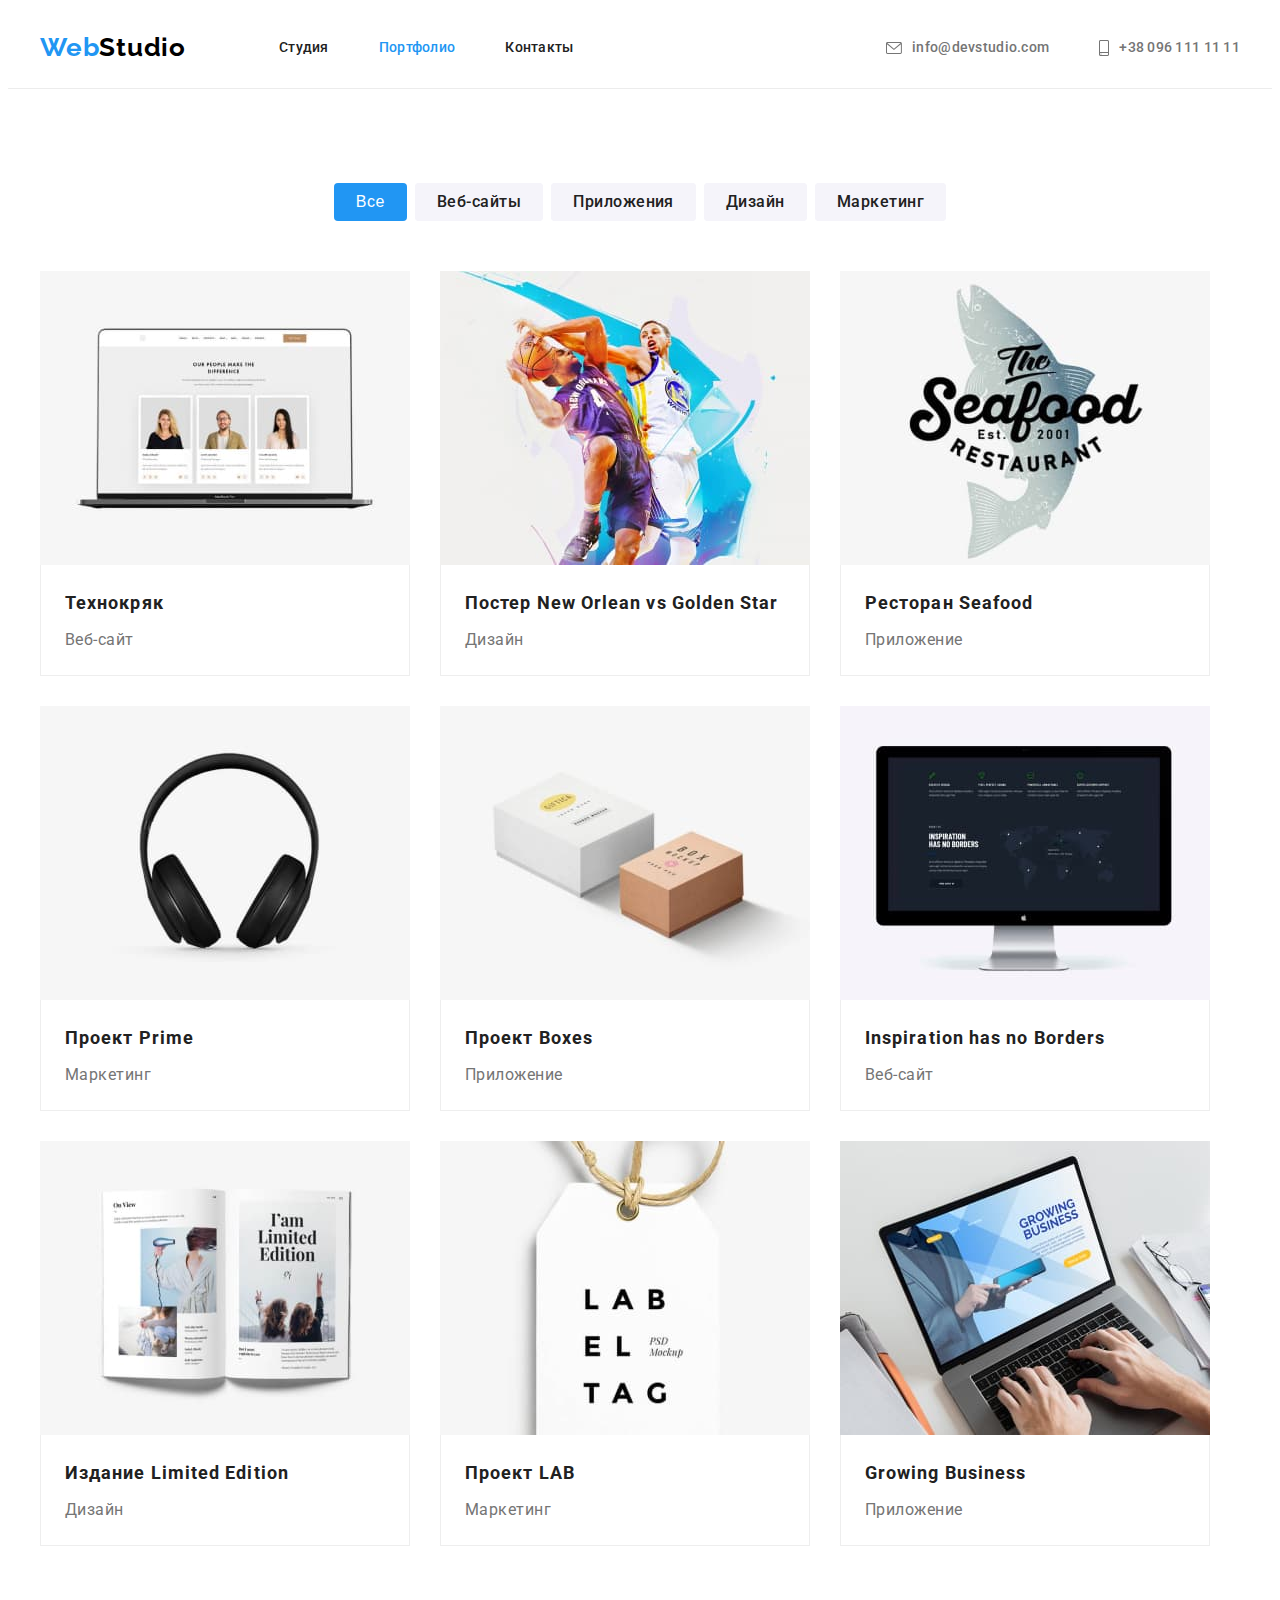
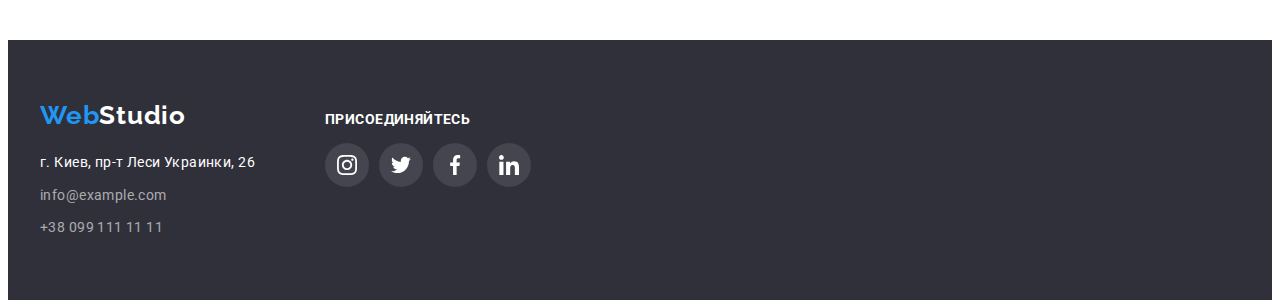
==== commit 1e55aa91: "ДЗ-4-с исправлениями" ====
--- a/portfolio.html
+++ b/portfolio.html
@@ -59,67 +59,85 @@
                 </ul>
                 <ul class="project-list list">
                     <li class="project-item">
-                        <img class="project-image" src="./images/tehnokryak-1.jpg" alt="Открытый ноутбук с загруженным сайтом" width="370">
-                        <div class="project-info">
-                            <h2 class="project-name">Технокряк</h2>
-                            <p class="project-about">Веб-сайт</p>
-                        </div>
+                        <a href="#" class="project-link">
+                            <img class="project-image" src="./images/tehnokryak-1.jpg" alt="Открытый ноутбук с загруженным сайтом" width="370">
+                            <div class="project-info">
+                                <h2 class="project-name">Технокряк</h2>
+                                <p class="project-about">Веб-сайт</p>
+                            </div>
+                        </a>
                     </li>
                     <li class="project-item">
-                        <img class="project-image" src="./images/new-orlean-1.jpg" alt="Постер баскетбольных команд Нью Орлеан и Голден стар" width="370">
-                        <div class="project-info">
-                            <h2 class="project-name">Постер New Orlean vs Golden Star</h2>
-                            <p class="project-about">Дизайн</p>
-                        </div>
+                        <a href="#" class="project-link">
+                            <img class="project-image" src="./images/new-orlean-1.jpg" alt="Постер баскетбольных команд Нью Орлеан и Голден стар" width="370">
+                            <div class="project-info">
+                                <h2 class="project-name">Постер New Orlean vs Golden Star</h2>
+                                <p class="project-about">Дизайн</p>
+                            </div>
+                        </a>
                     </li>
                     <li class="project-item">
-                        <img class="project-image" src="./images/seafood-1.jpg" alt="Логотип ресторана Си фуд" width="370">
-                        <div class="project-info">
-                            <h2 class="project-name">Ресторан Seafood</h2>
-                            <p class="project-about">Приложение</p>
-                        </div>
+                        <a href="#" class="project-link">
+                            <img class="project-image" src="./images/seafood-1.jpg" alt="Логотип ресторана Си фуд" width="370">
+                            <div class="project-info">
+                                <h2 class="project-name">Ресторан Seafood</h2>
+                                <p class="project-about">Приложение</p>
+                            </div>
+                        </a>
                     </li>
                     <li class="project-item">
-                        <img class="project-image" src="./images/prime-1.jpg" alt="Наушники" width="370">
-                        <div class="project-info">
-                            <h2 class="project-name">Проект Prime</h2>
-                            <p class="project-about">Маркетинг</p>
-                        </div>
+                        <a href="#" class="project-link">
+                            <img class="project-image" src="./images/prime-1.jpg" alt="Наушники" width="370">
+                            <div class="project-info">
+                                <h2 class="project-name">Проект Prime</h2>
+                                <p class="project-about">Маркетинг</p>
+                            </div>
+                        </a>
                     </li>
                     <li class="project-item">
-                        <img class="project-image" src="./images/boxes-1.jpg" alt="Две коробки, расположенные рядом" width="370">
-                        <div class="project-info">
-                            <h2 class="project-name">Проект Boxes</h2>
-                            <p class="project-about">Приложение</p>
-                        </div>
+                        <a href="#" class="project-link">
+                            <img class="project-image" src="./images/boxes-1.jpg" alt="Две коробки, расположенные рядом" width="370">
+                            <div class="project-info">
+                                <h2 class="project-name">Проект Boxes</h2>
+                                <p class="project-about">Приложение</p>
+                            </div>
+                        </a>
                     </li>
                     <li class="project-item">
-                        <img class="project-image" src="./images/inspiration-1.jpg" alt="Монитор компьютера" width="370">
-                        <div class="project-info">
-                            <h2 class="project-name">Inspiration has no Borders</h2>
-                            <p class="project-about">Веб-сайт</p>
-                        </div>
+                        <a href="#" class="project-link">
+                            <img class="project-image" src="./images/inspiration-1.jpg" alt="Монитор компьютера" width="370">
+                            <div class="project-info">
+                                <h2 class="project-name">Inspiration has no Borders</h2>
+                                <p class="project-about">Веб-сайт</p>
+                            </div>
+                        </a>
                     </li>
                     <li class="project-item">
-                        <img class="project-image" src="./images/limited-edition-1.jpg" alt="Раскрытая книга" width="370">
-                        <div class="project-info">
-                            <h2 class="project-name">Издание Limited Edition</h2>
-                            <p class="project-about">Дизайн</p>
-                        </div>
+                        <a href="#" class="project-link">
+                            <img class="project-image" src="./images/limited-edition-1.jpg" alt="Раскрытая книга" width="370">
+                            <div class="project-info">
+                                <h2 class="project-name">Издание Limited Edition</h2>
+                                <p class="project-about">Дизайн</p>
+                            </div>
+                        </a>
                     </li>
                     <li class="project-item">
-                        <img class="project-image" src="./images/lab-1.jpg" alt="Бирка с надписью" width="370">
-                        <div class="project-info">
-                            <h2 class="project-name">Проект LAB</h2>
-                            <p class="project-about">Маркетинг</p>
-                        </div>
+                        <a href="#" class="project-link">
+                            <img class="project-image" src="./images/lab-1.jpg" alt="Бирка с надписью" width="370">
+                            <div class="project-info">
+                                <h2 class="project-name">Проект LAB</h2>
+                                <p class="project-about">Маркетинг</p>
+                            </div>
+                        </a>
                     </li>
                     <li class="project-item">
-                        <img class="project-image" src="./images/growing-business-1.jpg" alt="Открытый ноутбук, мужчина работает на ноутбуке" width="370">
-                        <div class="project-info">
-                            <h2 class="project-name">Growing Business</h2>
-                            <p class="project-about">Приложение</p>
-                        </div>
+                        <a href="#" class="project-link">
+                            <img class="project-image" src="./images/growing-business-1.jpg" alt="Открытый ноутбук, мужчина работает на ноутбуке" width="370">
+                            <div class="project-info">
+                                <h2 class="project-name">Growing Business</h2>
+                                <p class="project-about">Приложение</p>
+                            </div>
+                        </a>
                     </li>
                 </ul>
             </div>
--- a/css/styles.css
+++ b/css/styles.css
@@ -119,6 +119,7 @@
 
 .icon {
   margin-right: 10px;
+  fill: var(--primary-text-color);
 }
 
 .site-nav-link {
@@ -190,16 +191,11 @@
 }
 
 .overlay {
-  height: 600px;
-  max-width: 1600px;
-  margin-left: auto;
-  margin-right: auto;
   background-size: cover;
   background-repeat: no-repeat;
   background-position: center;
   background-image: linear-gradient(to bottom, rgba(47, 48, 58, 0.5), rgba(47, 48, 58, 0.3)),
     url(../images/hero-1.jpg);
-  background-color: #c4c4c4;
 }
 
 .hero-title {
@@ -271,8 +267,7 @@
   background-color: var(--grey-background-color);
   border-radius: 4px;
   margin-bottom: 30px;
-  padding-top: 25px;
-  padding-bottom: 25px;
+  height: 120px;
 }
 
 .advantages-description {
@@ -418,37 +413,33 @@
 }
 
 .clients-box {
-  display: flex;
+  width: 170px;
+  height: 92px;
+}
+
+.clients-item {
+  border: 1px solid var(--clients-logo);
+  width: 100%;
+  height: 100%;
+  display: flex;
+  align-items: center;
   justify-content: center;
-  align-items: center;
-  width: 170px;
-  margin-left: auto;
-  margin-right: auto;
-  border: 1px solid var(--clients-logo);
-  box-sizing: border-box;
   border-radius: 4px;
-  padding: 16px 32px;
-  cursor: pointer;
-}
-
-.clients-box:hover,
-.clients-box:focus {
+}
+
+.clients-item:hover .clients-icon,
+.clients-item:focus .clients-icon {
+  fill: var(--accent-color);
+}
+.clients-item:hover,
+.clients-item:focus {
   border-color: var(--accent-color);
-}
-
-.clients-box:hover .clients-icon,
-.clients-box:focus .clients-icon {
-  fill: var(--accent-color);
 }
 
 /* Footer */
 .footer-container {
   display: flex;
-  align-items: center;
-}
-
-.footer-networks-section {
-  margin-left: 70px;
+  align-items: baseline;
 }
 
 .footer-social-networks-list {
@@ -513,6 +504,7 @@
 
 .footer-networks-section {
   width: 206px;
+  margin-left: 70px;
 }
 
 .footer-networks-title {
@@ -523,7 +515,6 @@
   letter-spacing: 0.03em;
   text-transform: uppercase;
   color: var(--primary-white-color);
-  margin-bottom: 20px;
 }
 
 .footer-link {
@@ -659,8 +650,12 @@
 .project-image {
   display: block;
 }
-
-.project-item:hover {
+.project-link {
+  display: block;
+}
+
+.project-link:hover,
+.project-link:focus {
   box-shadow: 0px 1px 1px rgba(0, 0, 0, 0.12), 0px 4px 4px rgba(0, 0, 0, 0.06),
     1px 4px 6px rgba(0, 0, 0, 0.16);
 }
